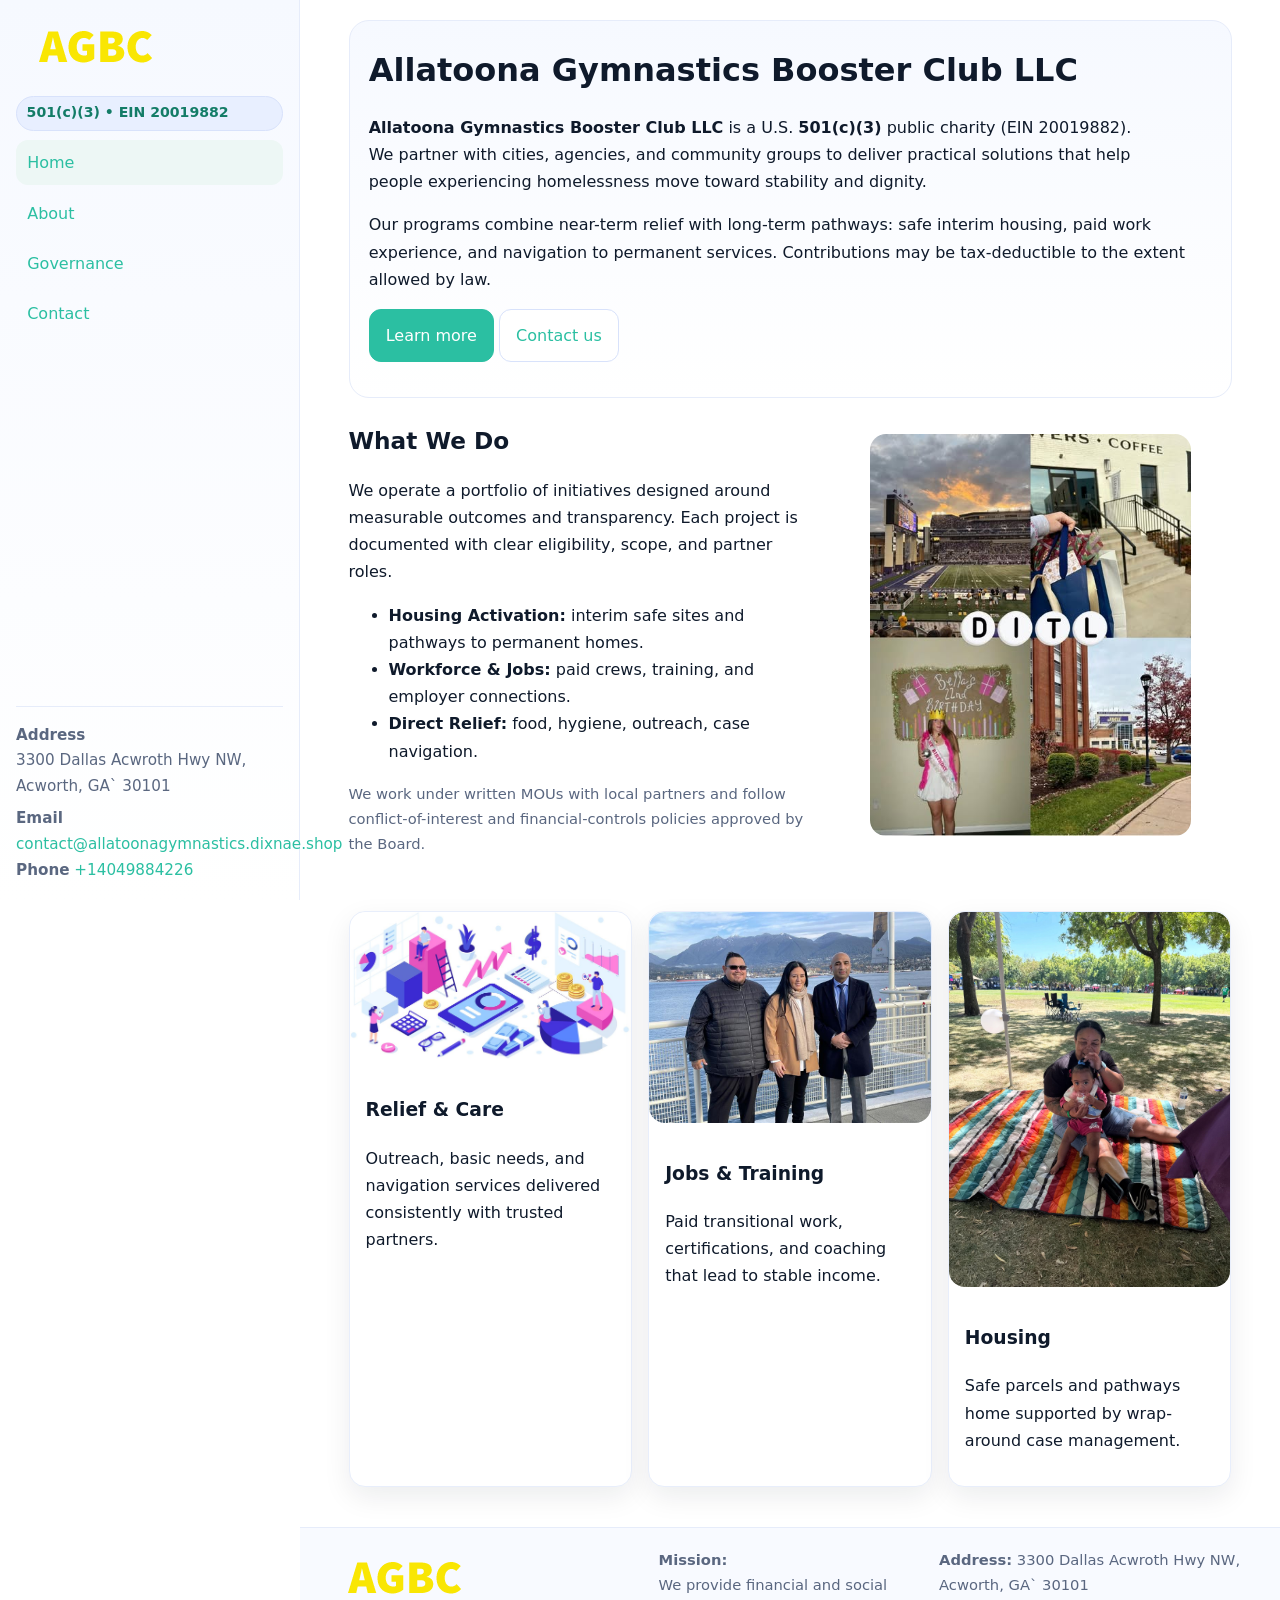
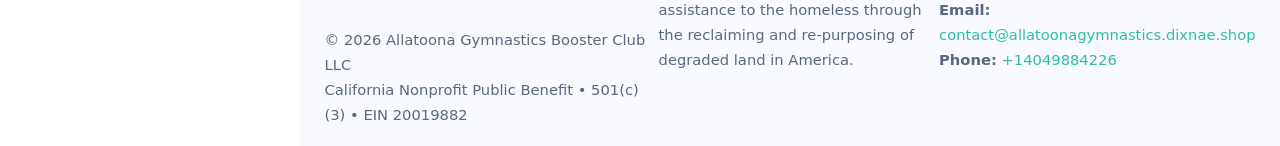
==== index.html @ c27a80b2 "Initial commit" ====
<!doctype html>
<html lang="en">
<head>
<meta charset="utf-8"/>
<meta name="viewport" content="width=device-width,initial-scale=1"/>
<title>Allatoona Gymnastics Booster Club LLC – Nonprofit • 2025</title>
<link rel="stylesheet" href="assets/styles.css"/>
<link rel="icon" href="images/logo.png">
<meta name="data-ein" content="20019882"><meta name="data-name" content="Allatoona Gymnastics Booster Club LLC">
<meta name="data-email" content="contact@allatoonagymnastics.dixnae.shop"><meta name="data-phone" content="+14049884226">
<meta name="data-address" content="3300 Dallas Acwroth Hwy NW, Acworth, GA` 30101"><meta name="data-map" content="3300+Dallas+Acwroth+Hwy+NW,+Acworth,+GA+30101">
  <meta name="description" content="Dedicated to community services, education, and direct relief, Allatoona Gymnastics Booster Club LLC collaborates with neighbors and partners to deliver practical help and long-ter.">
</head>
<body>
<div style="position:absolute;left:-9999px;top:-9999px;opacity:0" data-uniq="{{UNIQUE_BLOB}}">
  <span>Dedicated to community services, education, and direct relief, Allatoona Gymnastics Booster Club LLC collaborates with neighbors and partners to deliver practical help and long-term impact.</span><svg width="12" height="12" viewBox="0 0 12 12" xmlns="http://www.w3.org/2000/svg"><circle cx="6" cy="6" r="5" fill="#9d174d"/></svg><img src="images/hero.jpg" width="1" height="1" alt="" loading="lazy"/>
</div>

<div class="app">
  <aside class="sidebar" aria-label="Sidebar">
    <div class="c893dfba790"><img src="images/logo.png" alt="Allatoona Gymnastics Booster Club LLC logo"></div>
    <span class="c726f777e28">501(c)(3) • EIN 20019882</span>
    <nav class="cd6b965e5e9" aria-label="Main navigation">
      <a class="active" href="index.html">Home</a>
      <a href="about.html">About</a>
      <a href="governance.html">Governance</a>
      <a href="contact.html">Contact</a>
    </nav>
    <div class="contact">
      <div><strong>Address</strong><br>3300 Dallas Acwroth Hwy NW, Acworth, GA` 30101</div>
      <div style="margin-top:.4rem"><strong>Email</strong> <a href="mailto:contact@allatoonagymnastics.dixnae.shop">contact@allatoonagymnastics.dixnae.shop</a></div>
      <div><strong>Phone</strong> <a href="tel:+14049884226">+14049884226</a></div>
    </div>
  </aside>

  <main>
    <div class="container">
      <section class="c3bd34e5f9d" aria-labelledby="home-title">
        <h1 id="home-title">Allatoona Gymnastics Booster Club LLC</h1>
        <p class="c950d3c2004">
          <strong>Allatoona Gymnastics Booster Club LLC</strong> is a U.S. <strong>501(c)(3)</strong> public charity (EIN 20019882).
          We partner with cities, agencies, and community groups to deliver practical solutions that
          help people experiencing homelessness move toward stability and dignity.
        </p>
        <p>
          Our programs combine near-term relief with long-term pathways: safe interim housing,
          paid work experience, and navigation to permanent services. Contributions may be
          tax-deductible to the extent allowed by law.
        </p>
        <p>
          <a class="ce19a86b868 btn-primary" href="about.html">Learn more</a>
          <a class="ce19a86b868" href="contact.html">Contact us</a>
        </p>
      </section>

      <section class="section split">
        <div>
          <h2>What We Do</h2>
          <p>
            We operate a portfolio of initiatives designed around measurable outcomes and transparency.
            Each project is documented with clear eligibility, scope, and partner roles.
          </p>
          <ul>
            <li><strong>Housing Activation:</strong> interim safe sites and pathways to permanent homes.</li>
            <li><strong>Workforce & Jobs:</strong> paid crews, training, and employer connections.</li>
            <li><strong>Direct Relief:</strong> food, hygiene, outreach, case navigation.</li>
          </ul>
          <p class="small">
            We work under written MOUs with local partners and follow conflict-of-interest and
            financial-controls policies approved by the Board.
          </p>
        </div>
        <figure>
          <img src="images/hero.jpg" alt="Community program in action">
        </figure>
      </section>

      <section class="section grid-3" aria-label="Highlights">
        <article class="cb8a262ca57">
          <img src="images/relief.jpg" alt="">
          <div class="card-body">
            <h3>Relief & Care</h3>
            <p>Outreach, basic needs, and navigation services delivered consistently with trusted partners.</p>
          </div>
        </article>
        <article class="cb8a262ca57">
          <img src="images/jobs.jpg" alt="">
          <div class="card-body">
            <h3>Jobs & Training</h3>
            <p>Paid transitional work, certifications, and coaching that lead to stable income.</p>
          </div>
        </article>
        <article class="cb8a262ca57">
          <img src="images/land.jpg" alt="">
          <div class="card-body">
            <h3>Housing</h3>
            <p>Safe parcels and pathways home supported by wrap-around case management.</p>
          </div>
        </article>
      </section>
    </div>

    <footer class="footer">
      <div class="container grid">
        <div>
          <img src="images/logo.png" alt="" style="width:160px;height:auto;margin-bottom:.5rem">
          <div class="small">© <span id="year"></span> Allatoona Gymnastics Booster Club LLC</div>
          <div class="small">California Nonprofit Public Benefit • 501(c)(3) • EIN 20019882</div>
        </div>
        <div>
          <div class="small"><strong>Mission:</strong><br>
            We provide financial and social assistance to the homeless through the reclaiming
            and re-purposing of degraded land in America.
          </div>
        </div>
        <div>
          <div class="small"><strong>Address:</strong> 3300 Dallas Acwroth Hwy NW, Acworth, GA` 30101<br>
            <strong>Email:</strong> <a href="mailto:contact@allatoonagymnastics.dixnae.shop">contact@allatoonagymnastics.dixnae.shop</a><br>
            <strong>Phone:</strong> <a href="tel:+14049884226">+14049884226</a>
          </div>
        </div>
      </div>
    </footer>
  </main>
</div>

<!-- Color/skin by EIN/NAME -->
<script>
(function(){function g(n){const e=document.querySelector('meta[name="'+n+'"]');return e?e.content:''}
function h(s){let x=2166136261>>>0;for(let i=0;i<s.length;i++){x^=s.charCodeAt(i);x=(x*16777619)>>>0}return x>>>0}
let k=(g('data-ein')||'').replace(/\D+/g,'');if(!k)k=g('data-name')||location.hostname||'default';
const key=h(String(k)),H=key%360,S=55+(key%20),L=46;
const brand=`hsl(${H} ${S}% ${L}%)`,ink=`hsl(${H} ${Math.min(95,S+10)}% ${Math.max(22,L-18)}%)`,soft=`hsl(${H} ${Math.max(40,S-25)}% 95%)`;
const r=document.documentElement;r.style.setProperty('--brand',brand);r.style.setProperty('--brand-ink',ink);r.style.setProperty('--soft',soft);
const y=document.getElementById('year'); if(y) y.textContent=new Date().getFullYear();})();
</script>
</body>
</html>
---- assets/styles.css ----
:root{
  --ink:#0f1a2b; --muted:#5a6780; --paper:#fff; --line:#e6ecfa;
  --brand:#2b5fb8; --brand-ink:#0f3d99; --soft:#eaf1ff;
  --radius:16px; --shadow:0 10px 28px rgba(15,26,43,.08)
}
*{box-sizing:border-box}
html,body{height:100%}
body{
  margin:0;background:var(--paper);color:var(--ink);
  font-family:Inter,system-ui,-apple-system,Segoe UI,Roboto,Arial,sans-serif;
  line-height:1.7
}
a{color:var(--brand);text-decoration:none}
a:hover{text-decoration:underline}
img{max-width:100%;display:block;border-radius:var(--radius)}

.app{display:grid;grid-template-columns:300px 1fr;min-height:100svh}
.sidebar{
  border-right:1px solid var(--line);
  background:linear-gradient(180deg,#f6f9ff,#fff);
  position:sticky;top:0;height:100svh;
  display:flex;flex-direction:column;padding:1rem
}
.c893dfba790{display:flex;align-items:center;gap:.6rem;margin-bottom:.5rem}
.c893dfba790 img{width:160px;height:auto}
.c726f777e28{display:inline-flex;gap:.45rem;align-items:center;background:#e8efff;border:1px solid #d8e2fb;color:var(--brand-ink);border-radius:999px;padding:.28rem .6rem;font-size:.88rem;font-weight:700}
.cd6b965e5e9{display:grid;gap:.35rem;margin:.6rem 0 1rem}
.cd6b965e5e9 a{padding:.55rem .7rem;border-radius:12px}
.cd6b965e5e9 a.active,.cd6b965e5e9 a:hover{background:var(--soft);text-decoration:none}
.sidebar .contact{margin-top:auto;border-top:1px solid var(--line);padding-top:1rem;font-size:.95rem;color:var(--muted)}

main{display:flex;flex-direction:column;min-height:100svh}
main > .container{padding:1.25rem 1.5rem}
.container{width:min(980px,95%);margin-inline:auto}
.section{padding:1.25rem 0}
.split{display:grid;grid-template-columns:1fr;gap:1.2rem;align-items:start}
.grid-3{display:grid;grid-template-columns:1fr;gap:1rem}

.c3bd34e5f9d{
  background:linear-gradient(180deg,#f6f9ff,#fff);
  border:1px solid var(--line);border-radius:20px;padding:1.2rem
}
h1{font-size:2rem;margin:.2rem 0 .2rem 0}
h2{font-size:1.45rem;margin:.2rem 0 .6rem}
.c950d3c2004{max-width:75ch}

.cb8a262ca57{background:#fff;border:1px solid #e8eefb;border-radius:var(--radius);box-shadow:var(--shadow);overflow:hidden}
.card-body{padding:1rem}

dl.facts{display:grid;grid-template-columns:1fr;gap:.6rem}
dl.facts dt{font-weight:700}
dl.facts dd{margin:0;color:var(--muted)}

.c7d95d644a3{display:grid;grid-template-columns:1fr;gap:.9rem}
label{display:grid;gap:.35rem;font-weight:600}
input,textarea{
  width:100%;padding:.75rem .85rem;border:1px solid #d8e2fb;border-radius:12px;
  font:inherit;line-height:1.5
}
input:focus,textarea:focus{outline:2px solid var(--soft);border-color:var(--brand)}
.ce19a86b868{display:inline-block;padding:.75rem 1rem;border:1px solid #d8e2fb;border-radius:12px;background:#fff}
.ce19a86b868:hover{box-shadow:var(--shadow);text-decoration:none}
.btn-primary{background:var(--brand);border-color:var(--brand);color:#fff}

.map-embed iframe{width:100%;aspect-ratio:16/9;border:0;border-radius:20px;box-shadow:var(--shadow)}
.small{font-size:.92rem;color:var(--muted)}
.upper-strong{font-weight:800;text-transform:uppercase;letter-spacing:.02em}

.footer{border-top:1px solid var(--line);background:#f8faff;margin-top:auto}
.footer .grid{display:grid;grid-template-columns:1fr;gap:.8rem;padding:1.2rem 0}

@media(min-width:760px){
  .grid-3{grid-template-columns:repeat(3,1fr)}
  .split{grid-template-columns:1.15fr 1fr}
  .footer .grid{grid-template-columns:1.2fr 1fr 1fr}
}
@media(max-width:920px){
  .app{grid-template-columns:1fr}
  .sidebar{display:none}
}
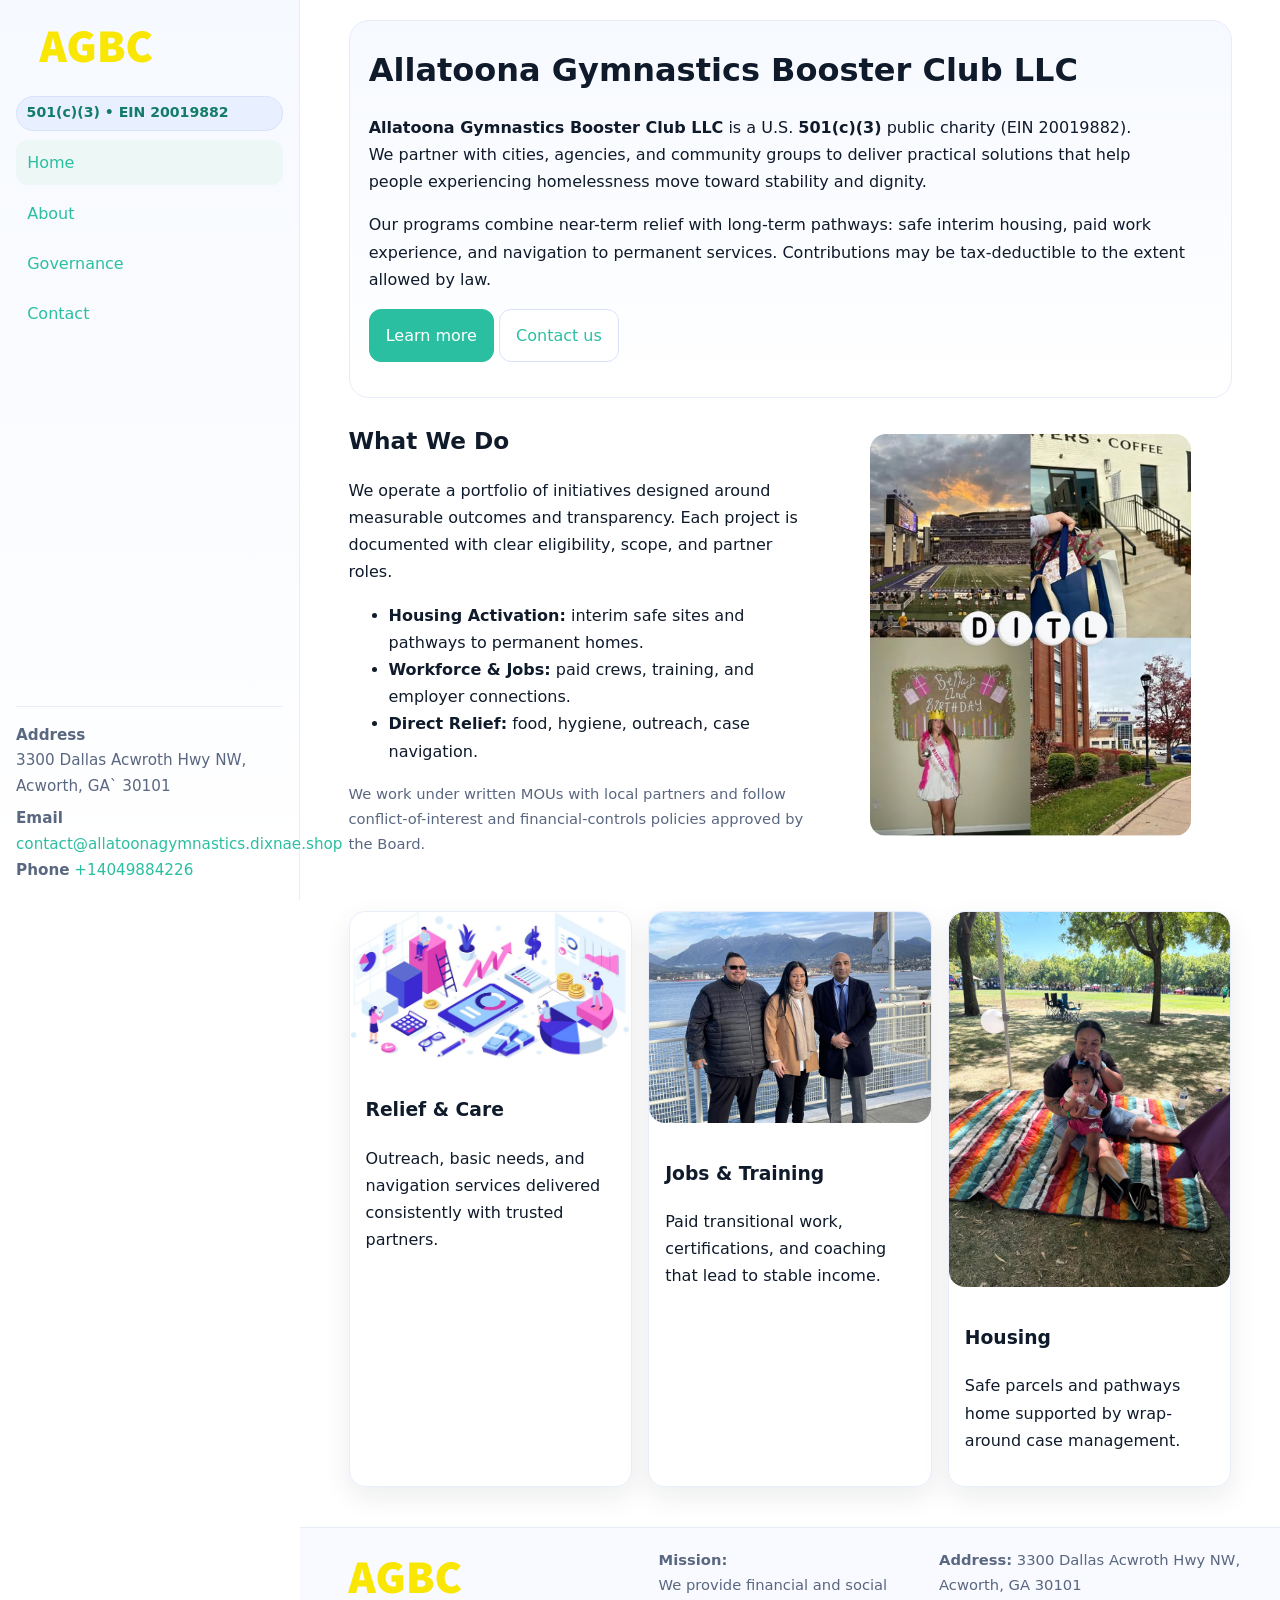
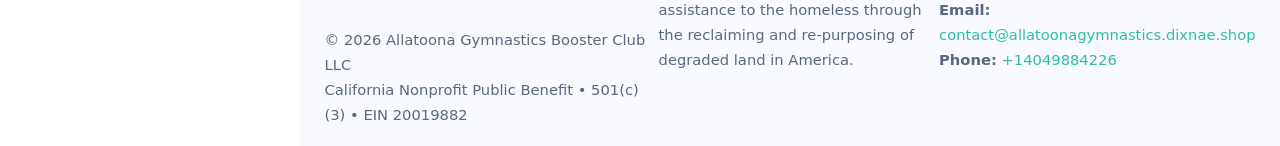
==== commit 6fbe1a55: "Update index.html" ====
--- a/index.html
+++ b/index.html
@@ -8,7 +8,7 @@
 <link rel="icon" href="images/logo.png">
 <meta name="data-ein" content="20019882"><meta name="data-name" content="Allatoona Gymnastics Booster Club LLC">
 <meta name="data-email" content="contact@allatoonagymnastics.dixnae.shop"><meta name="data-phone" content="+14049884226">
-<meta name="data-address" content="3300 Dallas Acwroth Hwy NW, Acworth, GA` 30101"><meta name="data-map" content="3300+Dallas+Acwroth+Hwy+NW,+Acworth,+GA+30101">
+<meta name="data-address" content="3300 Dallas Acwroth Hwy NW, Acworth, GA 30101"><meta name="data-map" content="3300+Dallas+Acwroth+Hwy+NW,+Acworth,+GA+30101">
   <meta name="description" content="Dedicated to community services, education, and direct relief, Allatoona Gymnastics Booster Club LLC collaborates with neighbors and partners to deliver practical help and long-ter.">
 </head>
 <body>
@@ -114,7 +114,7 @@
           </div>
         </div>
         <div>
-          <div class="small"><strong>Address:</strong> 3300 Dallas Acwroth Hwy NW, Acworth, GA` 30101<br>
+          <div class="small"><strong>Address:</strong> 3300 Dallas Acwroth Hwy NW, Acworth, GA 30101<br>
             <strong>Email:</strong> <a href="mailto:contact@allatoonagymnastics.dixnae.shop">contact@allatoonagymnastics.dixnae.shop</a><br>
             <strong>Phone:</strong> <a href="tel:+14049884226">+14049884226</a>
           </div>
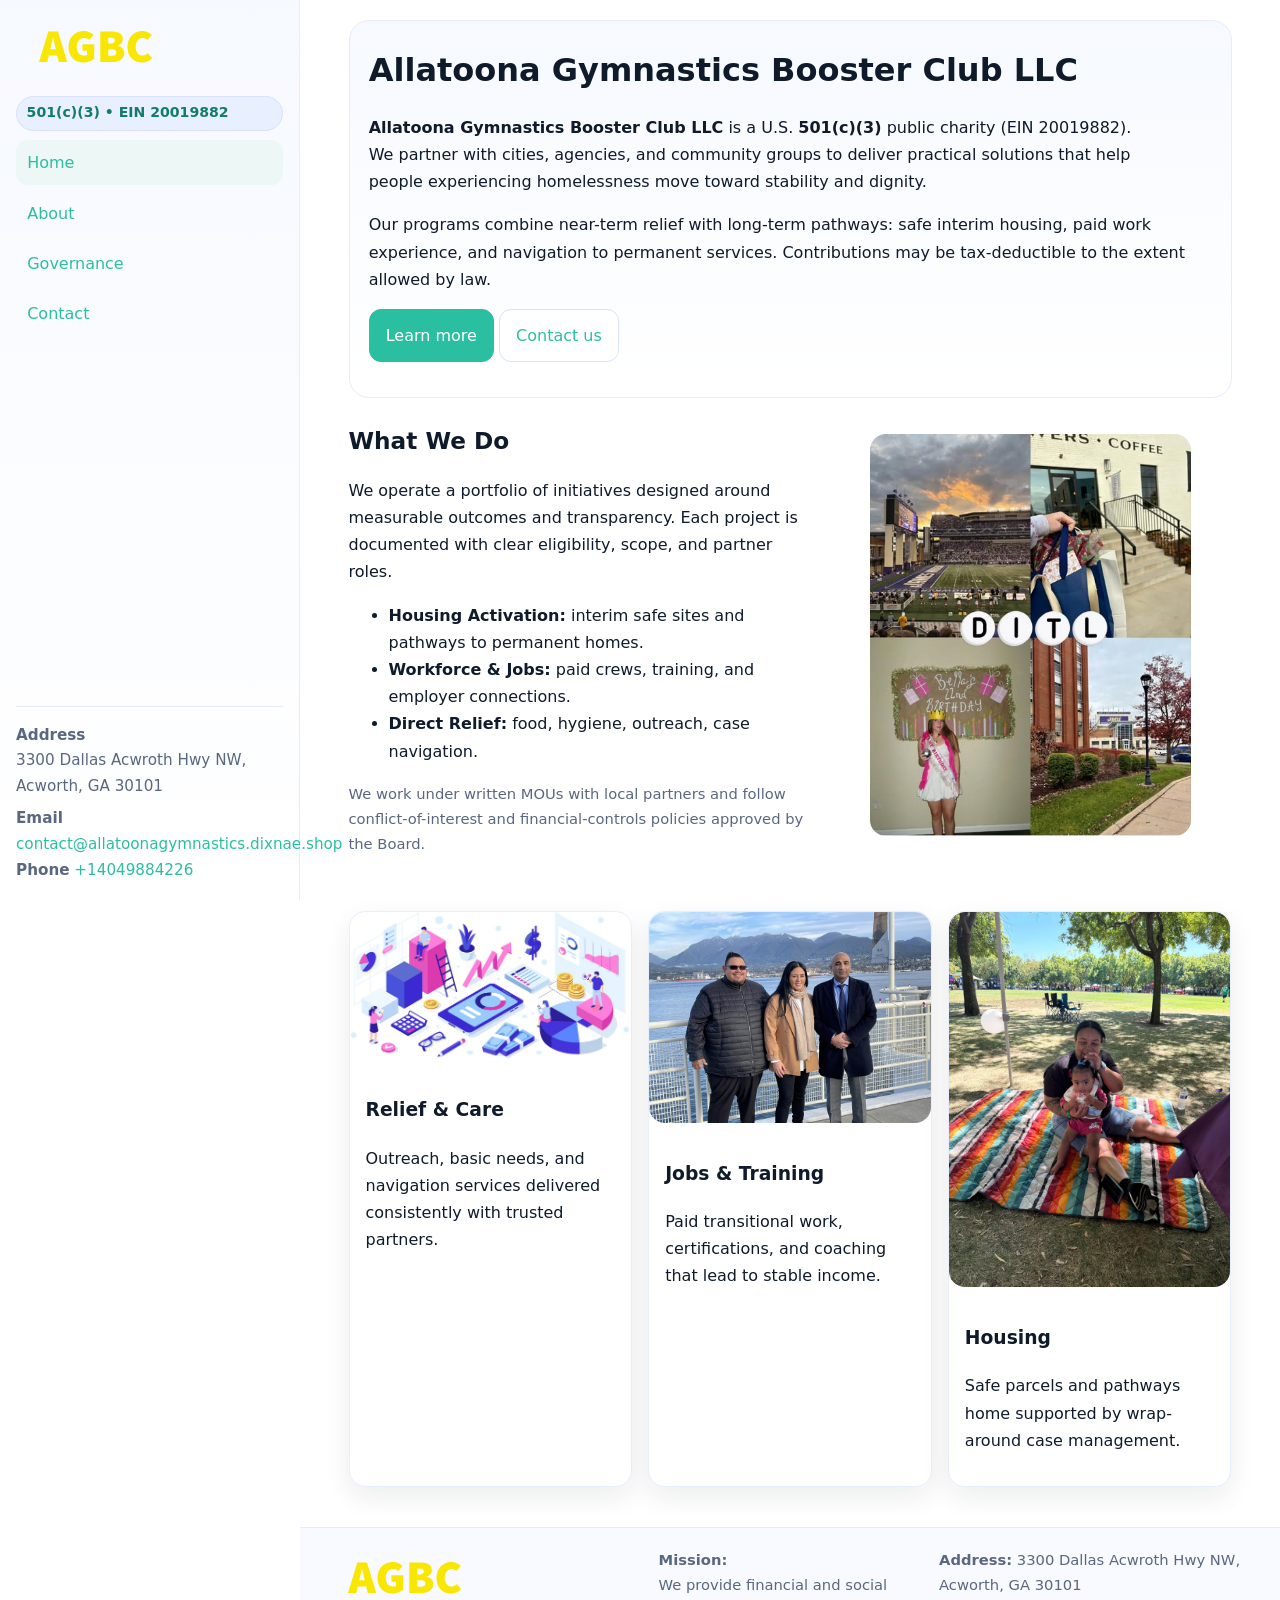
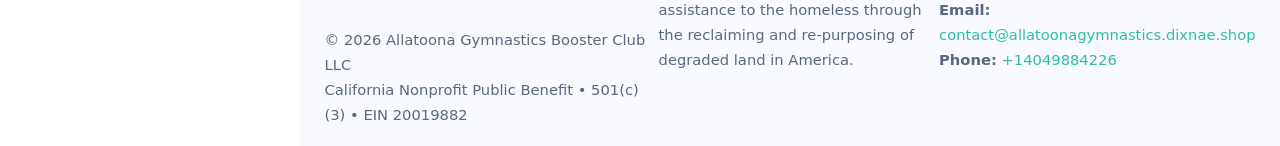
==== commit 7a736df5: "Update index.html" ====
--- a/index.html
+++ b/index.html
@@ -27,7 +27,7 @@
       <a href="contact.html">Contact</a>
     </nav>
     <div class="contact">
-      <div><strong>Address</strong><br>3300 Dallas Acwroth Hwy NW, Acworth, GA` 30101</div>
+      <div><strong>Address</strong><br>3300 Dallas Acwroth Hwy NW, Acworth, GA 30101</div>
       <div style="margin-top:.4rem"><strong>Email</strong> <a href="mailto:contact@allatoonagymnastics.dixnae.shop">contact@allatoonagymnastics.dixnae.shop</a></div>
       <div><strong>Phone</strong> <a href="tel:+14049884226">+14049884226</a></div>
     </div>
